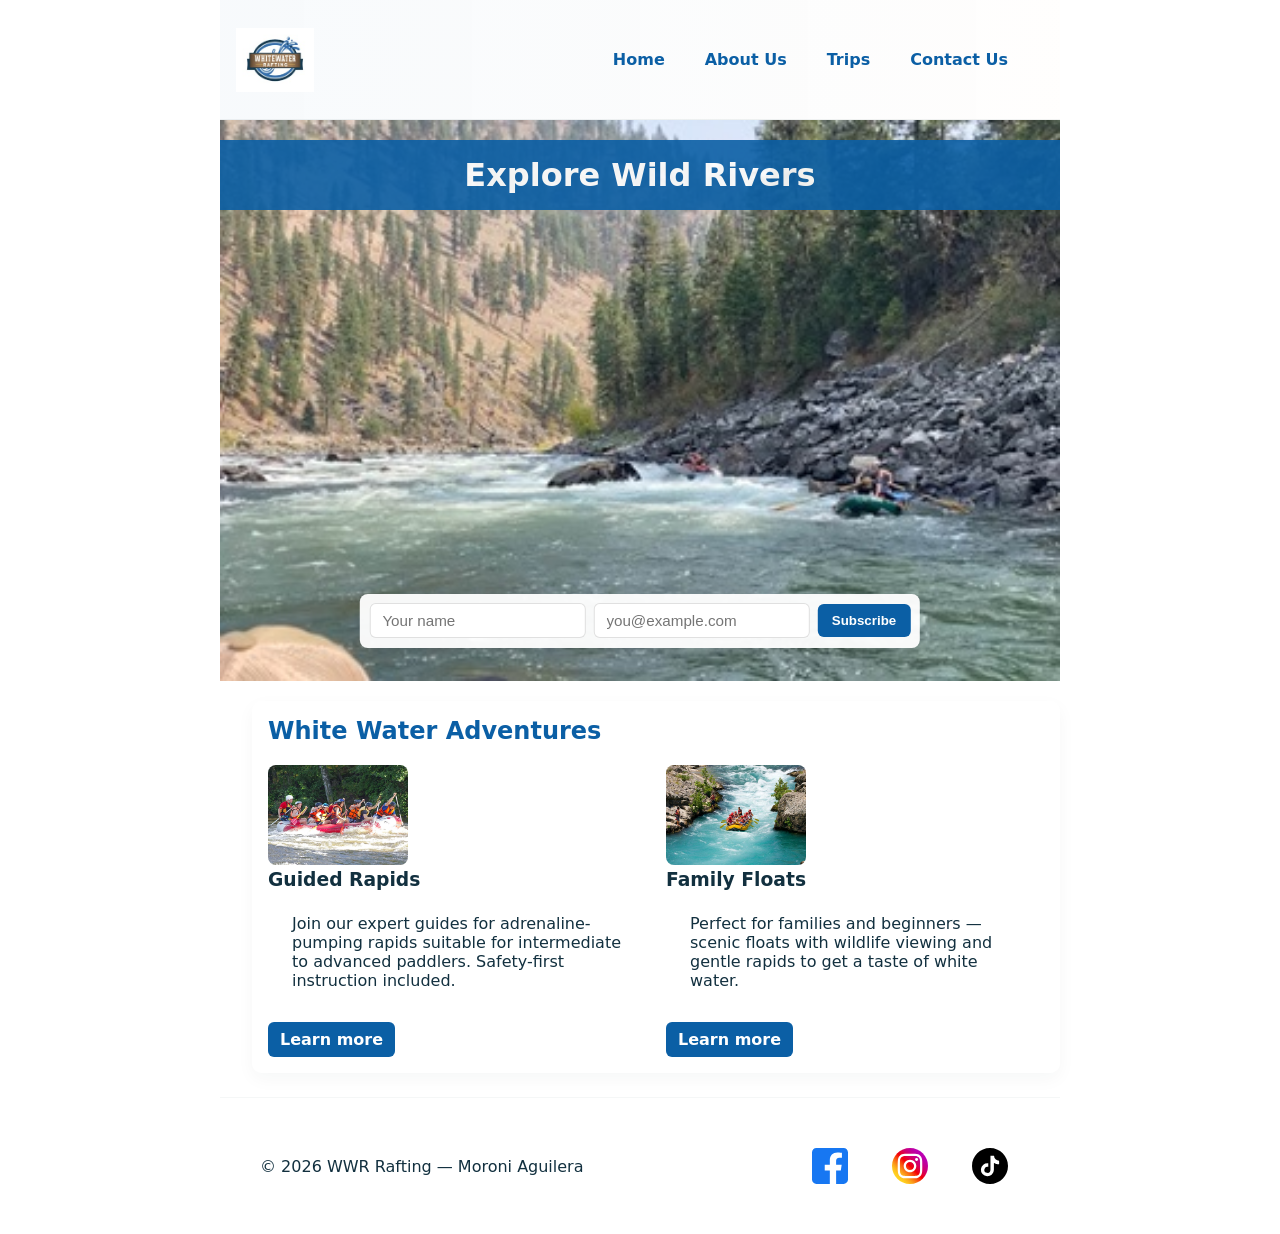
==== wwr/index.html @ 8dbf23a8 "Add homepage and trips page with structured content and responsive design; enhance CSS for layout an" ====
<!DOCTYPE html>
<html lang="en">

<head>
    <meta charset="UTF-8">
    <meta name="viewport" content="width=device-width, initial-scale=1.0">
    <title>WWR Rafting — Home</title>
    <meta name="description"
      content="WWR Rafting — thrilling guided rafting trips, family floats and more.">
    <link rel="stylesheet" href="styles/rafting.css">
</head>

<body>

    <header>
        <div class="logo-nav">
            <a href="index.html" class="logo">
                <img src="images/z-wwr-blue.jpg" alt="WWR Rafting logo" />
            </a>
            <nav>
                <a href="index.html">Home</a>
                <a href="about.html">About Us</a>
                <a href="trips.html">Trips</a>
                <a href="contact.html">Contact Us</a>
            </nav>
        </div>
    </header>

    <main>
        <div class="hero">
            <img src="images/rafting2.jpg" alt="Scenic river and rafters">
            <h1>Explore Wild Rivers</h1>

            <form action="#" method="post" aria-label="Newsletter signup">
                <label for="name">Name</label>
                <input type="text" id="name" name="name" required placeholder="Your name">

                <label for="email">Email</label>
                <input type="email" id="email" name="email" required placeholder="you@example.com">

                <button type="submit">Subscribe</button>
            </form>
        </div>
        <div class="content">
            <section aria-labelledby="trips-heading">
                <h2 id="trips-heading">White Water Adventures</h2>

                <div>
                    <img src="images/rafting.jpg" alt="Rafting on class IV rapids">
                    <div>
                        <h3>Guided Rapids</h3>
                        <p>Join our expert guides for adrenaline-pumping rapids suitable for
                            intermediate to advanced paddlers. Safety-first instruction included.
                        </p>
                        <a href="trips.html">Learn more</a>
                    </div>
                </div>

                <div>
                    <img src="images/rafting1.jpg" alt="Family enjoying calm river float">
                    <div>
                        <h3>Family Floats</h3>
                        <p>Perfect for families and beginners — scenic floats with wildlife viewing
                            and
                            gentle rapids to get a taste of white water.</p>
                        <a href="trips.html">Learn more</a>
                    </div>
                </div>

            </section>
        </div>
    </main>

    <footer>
        <p>&copy; 2026 WWR Rafting — Moroni Aguilera</p>
        <nav class="socialmedia">
            <a href="https://www.facebook.example" target="_blank" rel="noopener noreferrer">
                <img src="images/social_facebook.svg" alt="Facebook" width="36" />
            </a>
            <a href="https://www.instagram.example" target="_blank" rel="noopener noreferrer">
                <img src="images/social_instagram.svg" alt="Instagram" width="36" />
            </a>
            <a href="https://www.tiktok.example" target="_blank" rel="noopener noreferrer">
                <img src="images/social_tiktok.svg" alt="TikTok" width="36" />
            </a>
        </nav>
    </footer>

</body>

</html>
---- wwr/styles/rafting.css ----
* {
    box-sizing: border-box;
    margin: 0;
    padding: 0;
}

:root {
    --color-primary: #0B5FA5;
    --color-accent: #F29E4C;
    --color-bg: #ffffff;
    --color-text: #12303f;
    --color-surface: rgba(255, 255, 255, 0.95);
    --color-on-primary: #ffffff;
}

body {
    font-family: system-ui, -apple-system, "Segoe UI", Roboto, "Helvetica Neue", Arial, sans-serif;
    color: var(--color-text);
    background: var(--color-bg);
}

header,
main,
footer {
    width: 840px;
    margin: 0 auto;
}

footer {
    display: flex;
    align-items: center;
    justify-content: space-between;
    padding: 18px 16px;
    margin-top: 24px;
    border-top: 1px solid rgba(18, 48, 63, 0.04);
}

.socialmedia {
    display: flex;
    gap: 12px;
    align-items: center;
}

.socialmedia img {
    width: 36px;
    height: 36px;
    object-fit: contain;
    display: block;
}

@media (max-width: 640px) {
    footer {
        flex-direction: column;
        gap: 12px;
        text-align: center;
    }

    .socialmedia {
        justify-content: center;
    }
}

/* Header: use CSS Grid for logo / nav layout */
header {
    display: grid;
    grid-template-columns: auto 1fr;
    align-items: center;
    gap: 20px;
    padding: 18px 16px;
    background: linear-gradient(90deg, rgba(11, 95, 165, 0.03), rgba(242, 158, 76, 0.01));
    border-bottom: 1px solid rgba(18, 48, 63, 0.06);
}

.logo-nav {
    display: contents;
}

header a img,
.logo {
    display: block;
    max-height: 64px;
    width: auto;
}

nav {
    justify-self: end;
    display: flex;
    align-items: center;
    gap: 8px;
}

nav a {
    display: inline-block;
    margin-left: 8px;
    padding: 8px 12px;
    border-radius: 6px;
    color: var(--color-primary);
    background: transparent;
    transition: background-color 160ms ease, color 160ms ease, transform 120ms ease;
    text-decoration: none;
    font-weight: 600;
}

nav a:hover,
nav a:focus {
    background: var(--color-primary);
    color: var(--color-on-primary);
    transform: translateY(-1px);
}

@media (max-width: 640px) {
    header {
        grid-template-columns: 1fr;
        text-align: center;
        gap: 12px;
    }

    nav {
        justify-self: center;
    }

    header a img {
        max-height: 56px;
    }
}

h1,
h2 {
    font-family: system-ui, -apple-system, "Segoe UI", Roboto, "Helvetica Neue", Arial, sans-serif;
    color: var(--color-primary);
}

nav,
p,
section,
article {
    margin: 16px;
    padding: 8px;
}

.socialmedia a {
    text-decoration: none;
}

/* consolidated nav link rules above */

:focus {
    outline: 3px solid var(--color-accent);
    outline-offset: 2px;
}

.hero {
    position: relative;
}

.hero img {
    display: block;
    width: 100%;
    height: auto;
}

.hero h1 {
    position: absolute;
    top: 20px;
    left: 0;
    width: 100%;
    padding: 16px;
    text-align: center;
    opacity: 0.9;
    background-color: var(--color-primary);
    color: var(--color-on-primary);
}

.hero article img {
    width: 125px;
    border-radius: 6px;
    float: right;
    margin-left: 12px;
}

.hero article {
    position: absolute;
    right: 20px;
    bottom: 20px;
    z-index: 3;
    max-width: 360px;
    background: var(--color-surface);
    padding: 12px;
    border-radius: 6px;
    color: var(--color-text);
}

.history {
    display: grid;
    grid-template-columns: 220px 1fr;
    gap: 18px;
    align-items: start;
    margin: 8px 16px;
}

.history img {
    width: 100%;
    height: auto;
    border-radius: 8px;
    display: block;
}

@media (max-width: 760px) {
    .history {
        grid-template-columns: 1fr;
        text-align: left;
    }
}

.adventures {
    display: grid;
    grid-template-columns: repeat(5, 1fr);
    gap: 12px;
    margin: 16px;
    align-items: start;
}

.adventures figure {
    margin: 0;
    background: var(--color-surface);
    padding: 8px;
    border-radius: 8px;
    text-align: center;
}

.adventures img {
    display: block;
    width: 100%;
    height: 120px;
    object-fit: cover;
    border-radius: 6px;
}

.adventures figcaption {
    margin-top: 8px;
    font-size: 0.9rem;
    color: var(--color-text);
}

@media (max-width: 1100px) {
    .adventures {
        grid-template-columns: repeat(3, 1fr);
    }
}

@media (max-width: 640px) {
    .adventures {
        grid-template-columns: repeat(2, 1fr);
    }
}

.company-info {
    width: 100vw;
    position: relative;
    left: 50%;
    right: 50%;
    margin-left: -50vw;
    margin-right: -50vw;
    background: var(--color-surface);
    padding: 20px 0;
}

.company-info > * {
    max-width: 840px;
    /* keep content aligned with page container */
    margin: 0 auto;
    text-align: center;
}

.contact-row {
    display: flex;
    gap: 24px;
    align-items: flex-start;
    justify-content: space-between;
    margin: 16px;
}

.map-embed {
    flex: 1 1 55%;
    background: var(--color-surface);
    padding: 12px;
    border-radius: 8px;
}

.map-embed iframe {
    border: 0;
    max-width: 100%;
    width: 100%;
    height: auto;
}

@media (max-width: 900px) {
    .contact-row {
        flex-direction: column;
    }
}

/* Team profiles: breakout full width and distribute three boxes with space-between */
.team-profiles {
    width: 100vw;
    position: relative;
    left: 50%;
    right: 50%;
    margin-left: -50vw;
    margin-right: -50vw;
    background: transparent;
    padding: 18px 0 28px;
}

.team-profiles > * {
    max-width: 840px;
    margin: 0 auto;
}

.profiles {
    display: flex;
    justify-content: space-between;
    gap: 16px;
    margin-top: 12px;
}

.profiles figure {
    flex: 1 1 0;
    background: var(--color-surface);
    padding: 12px;
    border-radius: 10px;
    text-align: center;
    display: flex;
    flex-direction: column;
    align-items: center;
    justify-content: space-between;
}

.profiles img {
    width: 120px;
    height: 120px;
    object-fit: cover;
    border-radius: 8px;
    margin-bottom: 12px;
}

.profiles figcaption {
    width: 100%;
    background: var(--color-primary);
    padding: 10px 8px;
    border-radius: 8px;
    font-weight: 700;
    color: var(--color-on-primary);
}

@media (max-width: 760px) {
    .profiles {
        flex-direction: column;
        gap: 12px;
    }
}

/* Enhanced styling for the contact form block */
.contact-form-block {
    display: flex;
    flex-direction: column;
    gap: 12px;
    padding: 22px;
    background: linear-gradient(180deg, rgba(11, 95, 165, 0.04), rgba(242, 158, 76, 0.03));
    border: 1px solid rgba(11, 95, 165, 0.08);
    box-shadow: 0 8px 20px rgba(18, 48, 63, 0.06), inset 0 1px 0 rgba(255, 255, 255, 0.6);
    border-radius: 12px;
}

.contact-form-block label {
    font-weight: 600;
    font-size: 0.95rem;
    margin-bottom: 6px;
}

.contact-form-block input[type="text"],
.contact-form-block input[type="email"],
.contact-form-block textarea {
    width: 100%;
    padding: 10px 12px;
    border: 1px solid rgba(18, 48, 63, 0.08);
    border-radius: 8px;
    background: #fff;
    font-size: 0.95rem;
    color: var(--color-text);
}

.contact-form-block fieldset {
    border: none;
    padding: 0;
    margin: 0;
}

/* Stack radio options vertically and style nicely */
.contact-form-block fieldset label {
    display: block;
    margin: 8px 0;
    padding: 6px 8px;
    border-radius: 8px;
    background: rgba(255, 255, 255, 0.6);
}

.contact-form-block fieldset input[type="radio"] {
    margin-right: 8px;
    transform: translateY(1px);
}

.contact-form-block fieldset legend {
    font-weight: 700;
    margin-bottom: 8px;
}

.contact-form-block .subscribe {
    display: flex;
    align-items: center;
    gap: 8px;
    font-size: 0.95rem;
}

.contact-form-block button[type="submit"] {
    margin-top: 6px;
    padding: 10px 14px;
    background: var(--color-primary);
    color: var(--color-on-primary);
    border: none;
    border-radius: 8px;
    font-weight: 700;
    cursor: pointer;
    transition: transform 120ms ease, box-shadow 120ms ease;
}

.contact-form-block button[type="submit"]:hover {
    transform: translateY(-2px);
    box-shadow: 0 6px 18px rgba(11, 95, 165, 0.12);
}

.hero > form {
    position: absolute;
    left: 50%;
    bottom: 6%;
    transform: translateX(-50%);
    display: flex;
    gap: 0.5rem;
    background: var(--color-surface);
    padding: 0.6rem;
    border-radius: 8px;
    align-items: center;
    z-index: 3;
    box-shadow: 0 6px 20px rgba(0, 0, 0, 0.12);
}

.hero > form label {
    position: absolute;
    left: -10000px;
    top: auto;
    width: 1px;
    height: 1px;
    overflow: hidden;
}

.hero > form input[type="text"],
.hero > form input[type="email"] {
    padding: 0.5rem 0.75rem;
    border: 1px solid rgba(0, 0, 0, 0.12);
    border-radius: 6px;
    font-size: 0.95rem;
}

.hero > form button {
    background: var(--color-primary);
    color: var(--color-on-primary);
    padding: 0.55rem 0.9rem;
    border: none;
    border-radius: 6px;
    cursor: pointer;
    font-weight: 700;
}

.hero > form button:hover {
    background: #095a9f;
}

@media (max-width: 560px) {
    .hero > form {
        position: static;
        transform: none;
        margin: 12px auto 0;
        width: calc(100% - 32px);
        flex-direction: column;
        gap: 0.6rem;
    }

    .hero > form input[type="text"],
    .hero > form input[type="email"],
    .hero > form button {
        width: 100%;
    }
}

.content {
    width: 100%;
    max-width: none;
    margin: 20px 0;
    padding: 0 16px;
}

.content > section {
    width: 100%;
    max-width: none;
    background: var(--color-surface);
    padding: 16px;
    border-radius: 10px;
    box-shadow: 0 6px 18px rgba(18, 48, 63, 0.04);
    display: grid;
    grid-template-columns: 1fr 1fr;
    grid-template-rows: auto 1fr;
    grid-template-areas:
        "title title"
        "col-a col-b";
    gap: 20px;
    align-items: start;
}

.content > section h2 {
    margin-top: 0;
    grid-area: title;
}

.content > section > div {
    display: block;
}

.content > section > div:nth-of-type(1) {
    grid-area: col-a;
}

.content > section > div:nth-of-type(2) {
    grid-area: col-b;
}

.content > section img {
    width: 140px;
    height: 100px;
    object-fit: cover;
    border-radius: 8px;
    flex-shrink: 0;
}

.content > section a {
    display: inline-block;
    margin-top: 8px;
    background: var(--color-primary);
    color: var(--color-on-primary);
    padding: 8px 12px;
    border-radius: 6px;
    text-decoration: none;
    font-weight: 700;
}

.content > section a:hover {
    background: #095a9f;
}

@media (max-width: 880px) {
    .content {
        padding: 0 12px;
    }

    .content > section {
        display: block;
    }

    .content > section > div {
        display: block;
    }

    .content > section img {
        width: 100%;
        height: auto;
    }
}

.title {
    max-width: 1100px;
    margin: 18px auto;
    padding: 22px 18px;
    background: linear-gradient(180deg, rgba(11, 95, 165, 0.04), rgba(242, 158, 76, 0.02));
    border-radius: 10px;
    box-shadow: 0 8px 20px rgba(18, 48, 63, 0.04);
    text-align: center;
}

.title h1 {
    font-size: 1.8rem;
    margin-bottom: 8px;
    color: var(--color-primary);
}

.title p {
    color: rgba(18, 48, 63, 0.85);
    font-size: 1rem;
    max-width: 880px;
    margin: 0 auto;
}

@media (max-width: 640px) {
    .title {
        padding: 16px 12px;
    }

    .title h1 {
        font-size: 1.4rem;
    }
}

/* Link / contact callout used on trips.html */
.link-contactus {
    max-width: 1100px;
    margin: 12px auto;
    padding: 14px 18px;
    background: linear-gradient(90deg, rgba(242, 158, 76, 0.06), rgba(11, 95, 165, 0.02));
    border-radius: 10px;
    display: flex;
    align-items: center;
    justify-content: space-between;
    gap: 12px;
    box-shadow: 0 6px 18px rgba(18, 48, 63, 0.03);
}

.link-contactus p {
    margin: 0;
    font-weight: 600;
    color: var(--color-text);
}

.link-contactus a {
    background: var(--color-primary);
    color: var(--color-on-primary);
    padding: 10px 14px;
    border-radius: 8px;
    text-decoration: none;
    font-weight: 700;
}

.link-contactus a:hover {
    background: #095a9f;
}

@media (max-width: 720px) {
    .link-contactus {
        flex-direction: column;
        text-align: center;
    }

    .link-contactus a {
        width: 100%;
    }
}

.info {
    display: grid;
    grid-template-columns: 2fr 1fr;
    gap: 24px;
    align-items: start;
    padding: 0 16px;
    max-width: 1200px;
    margin: 12px auto;
    background: linear-gradient(90deg, rgba(242, 158, 76, 0.06), rgba(11, 95, 165, 0.02));
    box-shadow: 0 6px 18px rgba(18, 48, 63, 0.03);
}

.info > section {
    /* featured trips column */
}

.info aside {
    /* summary column styling */
    background: var(--color-surface);
    padding: 18px 18px 12px 12px;
    border-radius: 8px;
    box-shadow: 0 6px 16px rgba(18, 48, 63, 0.03);
    margin-top: 6px;
    margin-right: 16px;
}

.info > div article,
.info > section article {
    display: block;
    margin-bottom: 10px;
    padding: 10px;
    background: linear-gradient(180deg, rgba(255, 255, 255, 0.9), rgba(250, 250, 250, 0.85));
    border-radius: 12px;
    box-shadow: 0 8px 20px rgba(18, 48, 63, 0.06);
    border: 1px solid rgba(18, 48, 63, 0.04);
    transition: transform 160ms ease, box-shadow 160ms ease;
}

.info > div article img,
.info > section article img {
    width: 100%;
    height: 90px;
    object-fit: cover;
    border-radius: 10px;
}

/* Inner article content: 3-row layout
   Row1: h3 full width
   Row2: p (left) + img (right)
   Row3: ul + CTA (stacked) */
.info > div article > div {
    display: grid;
    grid-template-columns: 1fr 140px;
    grid-template-rows: auto auto auto auto;
    grid-template-areas:
        "h3 h3"
        "p img"
        "meta link"
        ". link";
    gap: 10px 14px;
    align-items: start;
}

.info > div article > div > h3 {
    grid-area: h3;
    margin: 0;
}

.info > div article > div .media-row {
    display: contents;
}

.info > div article > div .media-row p {
    grid-area: p;
    margin: 0;
}

.info > div article > div .media-row img {
    grid-area: img;
    width: 100%;
    height: 100px;
    object-fit: cover;
    border-radius: 8px;
}

.info > div article > div ul {
    grid-area: meta;
    margin: 0.25rem 0 0 1rem;
}

.info > div article > div a {
    grid-area: link;
    display: inline-block;
    margin-top: 8px;
    justify-self: end;
}

@media (max-width: 680px) {
    .info > div article > div {
        grid-template-columns: 1fr;
        grid-template-areas:
            "h3"
            "p"
            "img"
            "meta"
            "link";
    }

    .info > div article > div .media-row img {
        height: auto;
        width: 100%;
    }
}

.info > div article:hover,
.info > section article:hover {
    transform: translateY(-6px);
    box-shadow: 0 18px 40px rgba(18, 48, 63, 0.12);
}

.info > div article h3,
.info > section article h3 {
    margin: 0 0 6px 0;
    font-size: 1.05rem;
    color: #0b4f85;
}

.info > div article p {
    margin: 0 0 6px 0;
    color: rgba(18, 48, 63, 0.85);
    font-size: 0.95rem;
}

.info > div article ul {
    margin: 6px 0 0 1rem;
    font-size: 0.9rem;
}

.info > div article a {
    display: inline-block;
    margin-top: 8px;
    background: var(--color-accent);
    color: #12303f;
    padding: 8px 10px;
    border-radius: 8px;
    text-decoration: none;
    font-weight: 700;
}

.info > div article a:hover {
    filter: brightness(0.95);
}

/* Additional .info refinements: headings, table, CTAs */
.info h2 {
    margin-top: 0;
    color: var(--color-primary);
}

.info ul {
    margin: 8px 0 0 1rem;
}

.info table {
    width: 100%;
    border-collapse: collapse;
    font-size: 0.95rem;
}

.info table th,
.info table td {
    padding: 8px;
    border-bottom: 1px solid rgba(18, 48, 63, 0.06);
    text-align: left;
}

.info table caption {
    font-weight: 700;
    margin-bottom: 8px;
}

.info aside a {
    display: inline-block;
    margin-top: 8px;
}

@media (max-width: 880px) {
    .info {
        grid-template-columns: 1fr;
        padding: 0 12px;
    }

    .info article {
        grid-template-columns: 1fr;
    }
}
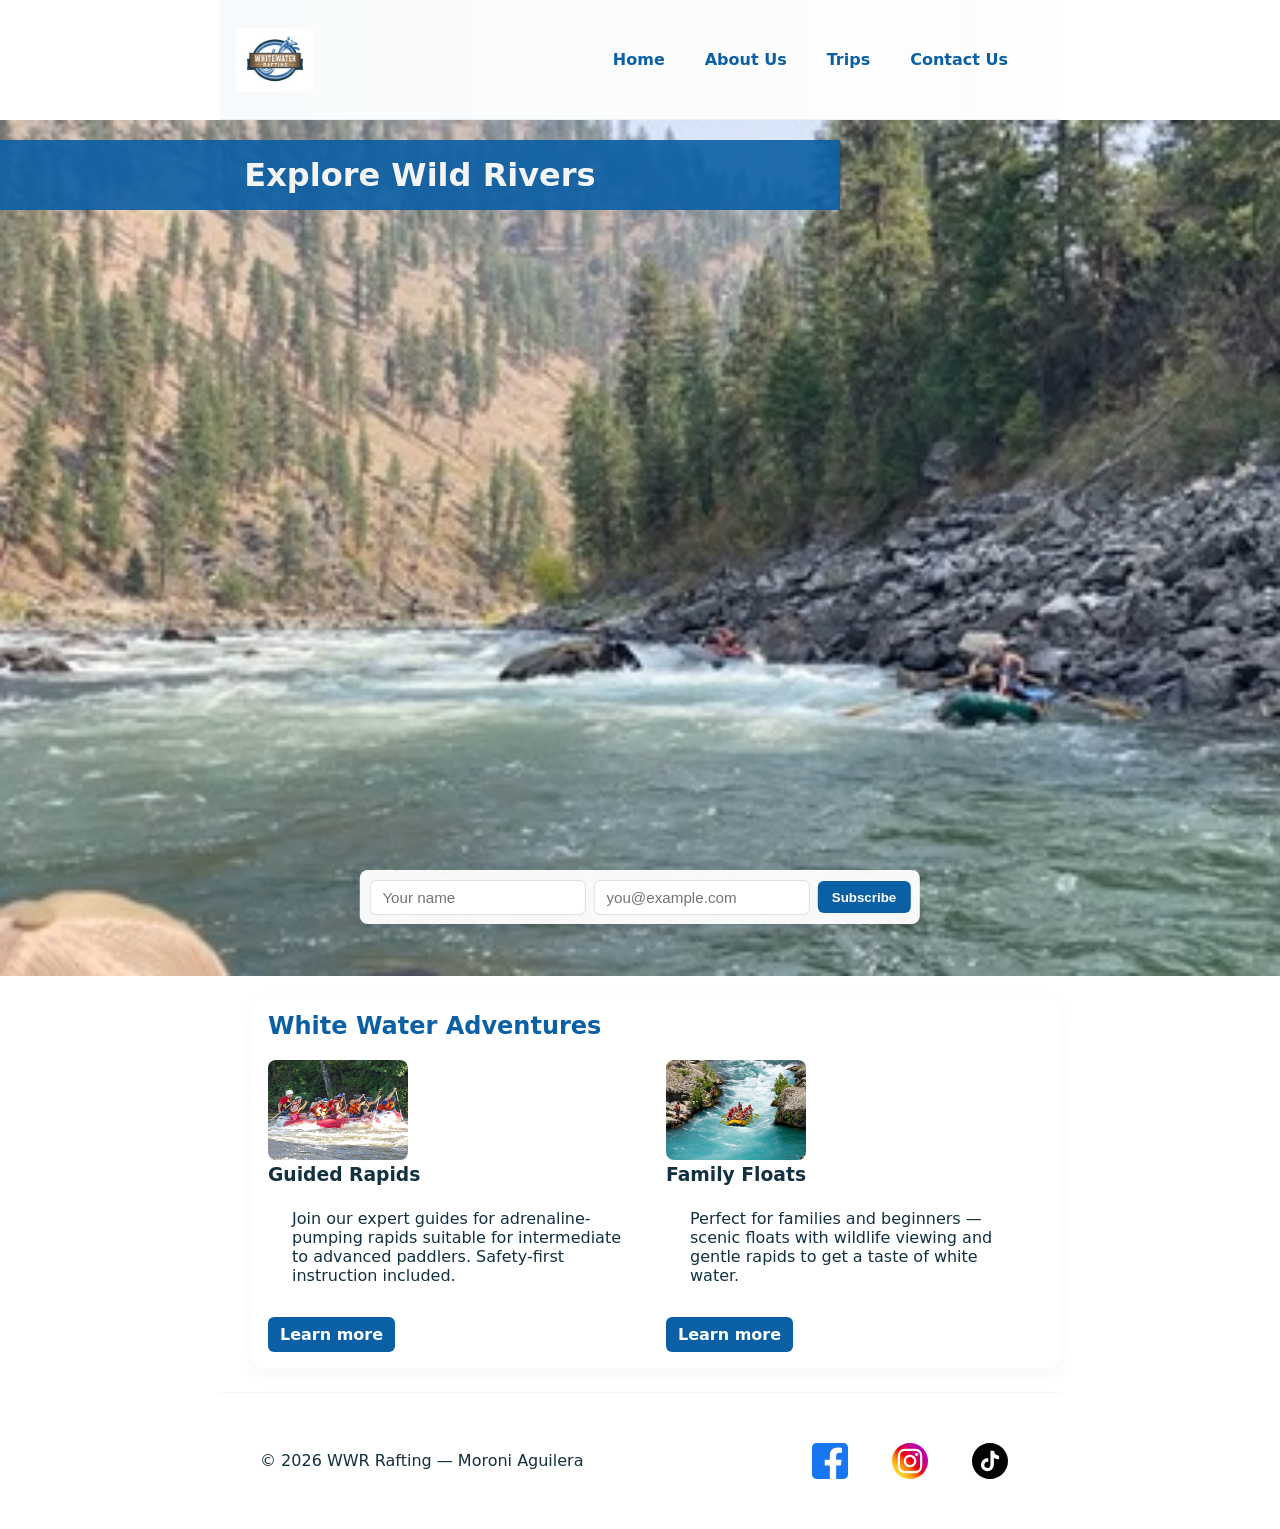
==== commit ed53b738: "Enhance image loading performance by adding 'loading="lazy"' attribute to images across multiple pag" ====
--- a/wwr/index.html
+++ b/wwr/index.html
@@ -46,7 +46,7 @@
                 <h2 id="trips-heading">White Water Adventures</h2>
 
                 <div>
-                    <img src="images/rafting.jpg" alt="Rafting on class IV rapids">
+                            <img src="images/rafting.jpg" alt="Rafting on class IV rapids" loading="lazy">
                     <div>
                         <h3>Guided Rapids</h3>
                         <p>Join our expert guides for adrenaline-pumping rapids suitable for
@@ -57,7 +57,7 @@
                 </div>
 
                 <div>
-                    <img src="images/rafting1.jpg" alt="Family enjoying calm river float">
+                    <img src="images/rafting1.jpg" alt="Family enjoying calm river float" loading="lazy">
                     <div>
                         <h3>Family Floats</h3>
                         <p>Perfect for families and beginners — scenic floats with wildlife viewing
--- a/wwr/styles/rafting.css
+++ b/wwr/styles/rafting.css
@@ -151,12 +151,23 @@
 
 .hero {
     position: relative;
+    width: 100vw;
+    left: 50%;
+    right: 50%;
+    margin-left: -50vw;
+    margin-right: -50vw;
+    background: transparent;
 }
 
 .hero img {
     display: block;
     width: 100%;
     height: auto;
+}
+
+.hero > :not(img) {
+    max-width: 840px;
+    margin: 0 auto;
 }
 
 .hero h1 {
@@ -672,10 +683,6 @@
     margin: 12px auto;
     background: linear-gradient(90deg, rgba(242, 158, 76, 0.06), rgba(11, 95, 165, 0.02));
     box-shadow: 0 6px 18px rgba(18, 48, 63, 0.03);
-}
-
-.info > section {
-    /* featured trips column */
 }
 
 .info aside {
